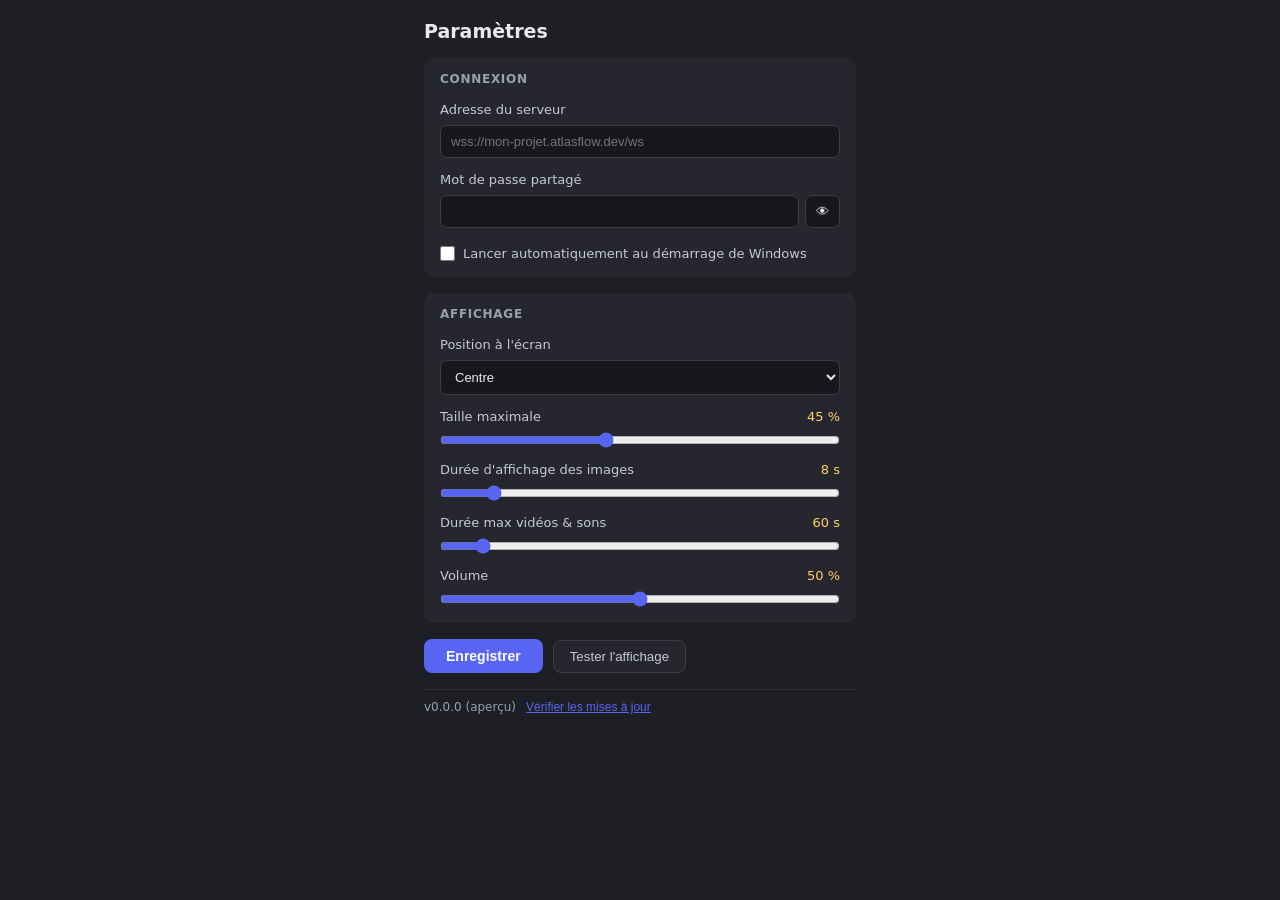
==== overlay/ui/settings.html @ b7eaa422 "feat(overlay): v0.2.0 - fenetre Parametres, auto-updater, installeur NSIS Distribution "vraie app" :" ====
<!DOCTYPE html>
<html lang="fr">
<head>
  <meta charset="UTF-8" />
  <title>LiveChat — Paramètres</title>
  <link rel="stylesheet" href="settings.css" />
</head>
<body>
  <main>
    <h1>Paramètres</h1>

    <section>
      <h2>Connexion</h2>
      <label for="server">Adresse du serveur</label>
      <input id="server" type="text" placeholder="wss://mon-projet.atlasflow.dev/ws" spellcheck="false" autocomplete="off" />
      <label for="secret">Mot de passe partagé</label>
      <div class="row">
        <input id="secret" type="password" spellcheck="false" autocomplete="off" />
        <button id="toggle-secret" type="button" title="Afficher / masquer">👁</button>
      </div>
      <label class="check">
        <input id="autostart" type="checkbox" />
        Lancer automatiquement au démarrage de Windows
      </label>
    </section>

    <section>
      <h2>Affichage</h2>
      <label for="position">Position à l'écran</label>
      <select id="position">
        <option value="center">Centre</option>
        <option value="top-left">Haut gauche</option>
        <option value="top-right">Haut droite</option>
        <option value="bottom-left">Bas gauche</option>
        <option value="bottom-right">Bas droite</option>
      </select>

      <label for="max-size">Taille maximale <span class="val" id="size-val"></span></label>
      <input id="max-size" type="range" min="10" max="95" step="1" />

      <label for="display-seconds">Durée d'affichage des images <span class="val" id="imgsec-val"></span></label>
      <input id="display-seconds" type="range" min="1" max="60" step="1" />

      <label for="max-video-seconds">Durée max vidéos &amp; sons <span class="val" id="vidsec-val"></span></label>
      <input id="max-video-seconds" type="range" min="5" max="600" step="5" />

      <label for="volume">Volume <span class="val" id="volume-val"></span></label>
      <input id="volume" type="range" min="0" max="100" step="5" />
    </section>

    <div id="restart-bar" class="hidden">
      <span>La connexion doit redémarrer pour appliquer ces changements.</span>
      <button id="restart-now" type="button">Redémarrer maintenant</button>
    </div>

    <div class="actions">
      <button id="save" class="primary" type="button">Enregistrer</button>
      <button id="test" type="button">Tester l'affichage</button>
      <span id="save-status"></span>
    </div>

    <footer>
      <span id="version"></span>
      <button id="check-updates" class="link" type="button">Vérifier les mises à jour</button>
      <span id="update-status"></span>
    </footer>
  </main>
  <script src="settings.js"></script>
</body>
</html>
---- overlay/ui/settings.css ----
* {
  margin: 0;
  padding: 0;
  box-sizing: border-box;
}

html,
body {
  height: 100%;
  background: #1e1f24;
  color: #e8e9ee;
  font-family: "Segoe UI", system-ui, sans-serif;
  font-size: 14px;
}

main {
  max-width: 480px;
  margin: 0 auto;
  padding: 20px 24px 16px;
  display: flex;
  flex-direction: column;
  gap: 16px;
}

h1 {
  font-size: 19px;
  font-weight: 600;
}

section {
  background: #26272e;
  border-radius: 10px;
  padding: 14px 16px 16px;
  display: flex;
  flex-direction: column;
  gap: 8px;
}

h2 {
  font-size: 12px;
  font-weight: 600;
  text-transform: uppercase;
  letter-spacing: 0.06em;
  color: #9aa0b0;
  margin-bottom: 2px;
}

label {
  font-size: 13px;
  color: #c6c9d4;
  margin-top: 6px;
  display: flex;
  justify-content: space-between;
  align-items: baseline;
}

.val {
  color: #ffd166;
  font-variant-numeric: tabular-nums;
}

input[type="text"],
input[type="password"],
select {
  width: 100%;
  padding: 8px 10px;
  border-radius: 7px;
  border: 1px solid #3a3c46;
  background: #17181c;
  color: #e8e9ee;
  font-size: 13px;
  outline: none;
}

input[type="text"]:focus,
input[type="password"]:focus,
select:focus {
  border-color: #5865f2;
}

.check {
  display: flex;
  justify-content: flex-start;
  align-items: center;
  gap: 8px;
  margin-top: 10px;
  cursor: pointer;
}

.check input {
  accent-color: #5865f2;
  width: 15px;
  height: 15px;
}

.row {
  display: flex;
  gap: 6px;
}

.row input {
  flex: 1;
}

.row button {
  padding: 0 10px;
  border-radius: 7px;
  border: 1px solid #3a3c46;
  background: #17181c;
  color: #e8e9ee;
  cursor: pointer;
}

input[type="range"] {
  width: 100%;
  accent-color: #5865f2;
}

.actions {
  display: flex;
  align-items: center;
  gap: 10px;
}

button.primary {
  background: #5865f2;
  border: none;
  color: #fff;
  padding: 9px 22px;
  border-radius: 8px;
  font-size: 14px;
  font-weight: 600;
  cursor: pointer;
}

button.primary:hover {
  background: #4752c4;
}

.actions button:not(.primary) {
  background: #26272e;
  border: 1px solid #3a3c46;
  color: #c6c9d4;
  padding: 8px 16px;
  border-radius: 8px;
  cursor: pointer;
}

#save-status {
  font-size: 13px;
  color: #7ee787;
}

#save-status.error {
  color: #ff7b72;
}

#restart-bar {
  background: #3a2e12;
  border: 1px solid #8a6d1f;
  color: #ffd166;
  border-radius: 8px;
  padding: 10px 12px;
  font-size: 13px;
  display: flex;
  align-items: center;
  justify-content: space-between;
  gap: 10px;
}

#restart-bar button {
  background: #ffd166;
  color: #1e1f24;
  border: none;
  padding: 6px 12px;
  border-radius: 6px;
  font-weight: 600;
  cursor: pointer;
  white-space: nowrap;
}

footer {
  display: flex;
  align-items: center;
  gap: 10px;
  font-size: 12px;
  color: #9aa0b0;
  border-top: 1px solid #2e3038;
  padding-top: 10px;
}

button.link {
  background: none;
  border: none;
  color: #5865f2;
  cursor: pointer;
  font-size: 12px;
  text-decoration: underline;
  padding: 0;
}

#update-status {
  color: #c6c9d4;
}

.hidden {
  display: none !important;
}
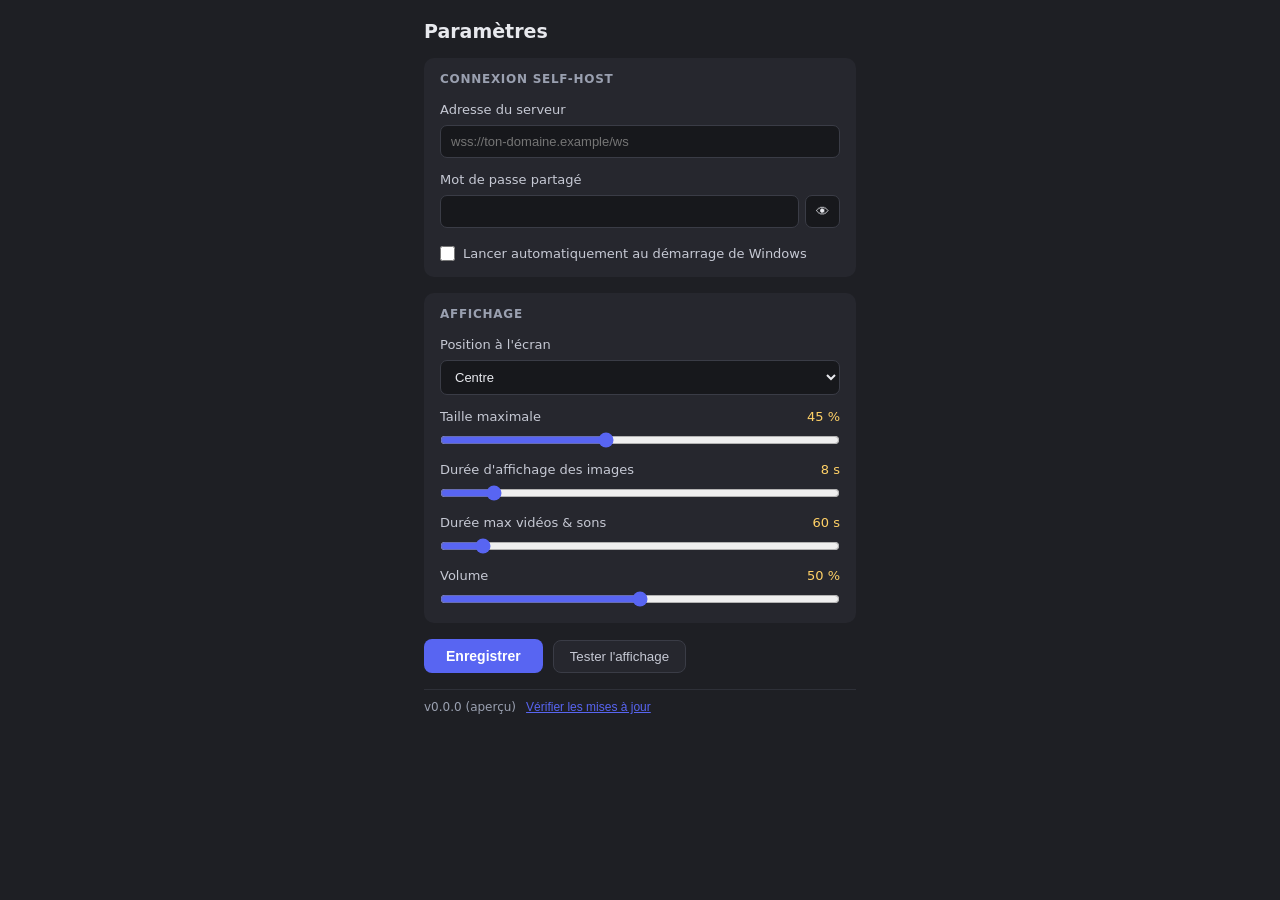
==== commit 7982a122: "Prepare self-host and hosted split" ====
--- a/overlay/ui/settings.html
+++ b/overlay/ui/settings.html
@@ -10,9 +10,9 @@
     <h1>Paramètres</h1>
 
     <section>
-      <h2>Connexion</h2>
+      <h2>Connexion self-host</h2>
       <label for="server">Adresse du serveur</label>
-      <input id="server" type="text" placeholder="wss://mon-projet.atlasflow.dev/ws" spellcheck="false" autocomplete="off" />
+      <input id="server" type="text" placeholder="wss://ton-domaine.example/ws" spellcheck="false" autocomplete="off" />
       <label for="secret">Mot de passe partagé</label>
       <div class="row">
         <input id="secret" type="password" spellcheck="false" autocomplete="off" />
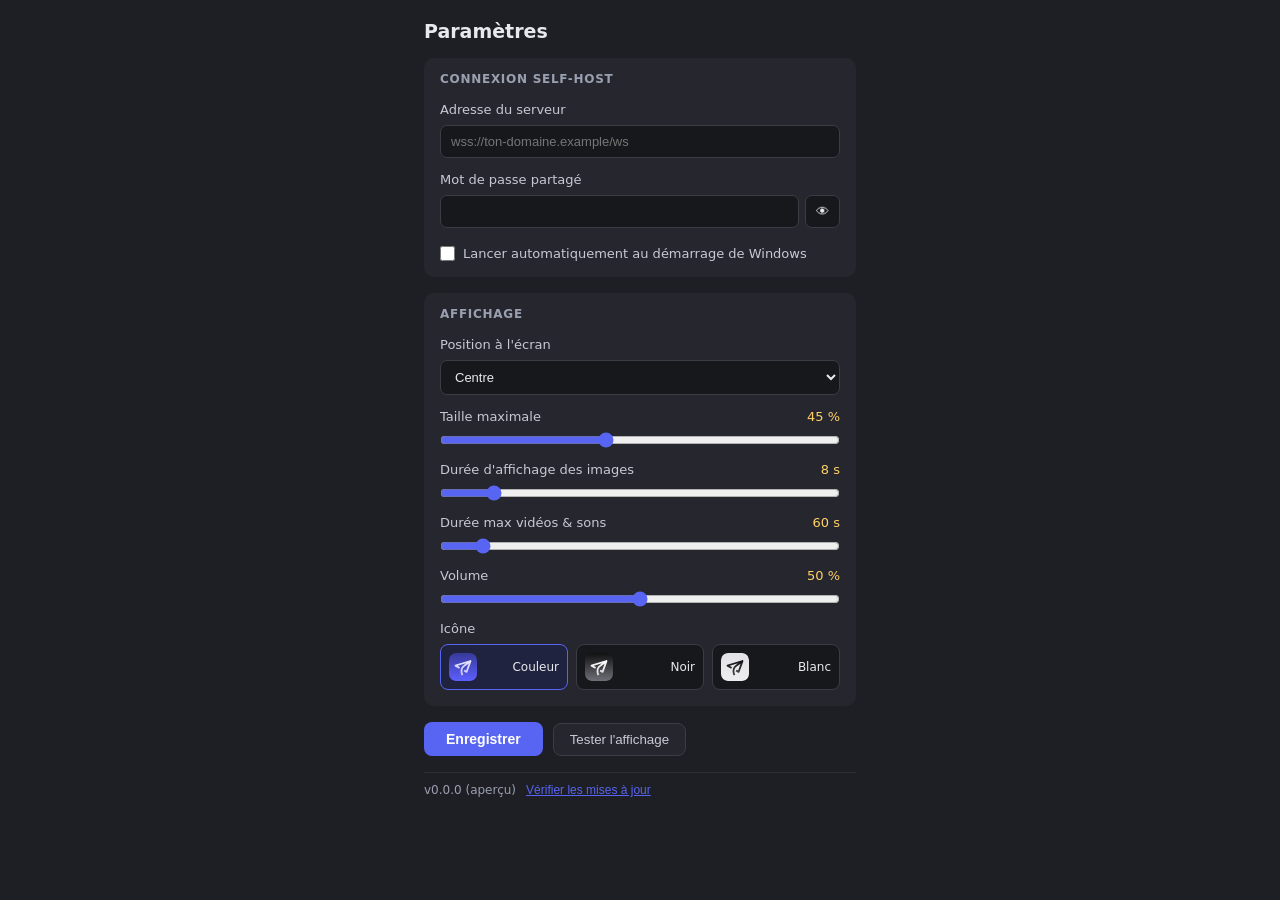
==== commit bafdc25b: "Add overlay icon selector" ====
--- a/overlay/ui/settings.html
+++ b/overlay/ui/settings.html
@@ -46,6 +46,25 @@
 
       <label for="volume">Volume <span class="val" id="volume-val"></span></label>
       <input id="volume" type="range" min="0" max="100" step="5" />
+
+      <label>Icône</label>
+      <div class="icon-picker" id="icon-picker">
+        <label class="icon-choice">
+          <input type="radio" name="icon-variant" value="color" />
+          <img src="icons/color.svg" alt="" />
+          <span>Couleur</span>
+        </label>
+        <label class="icon-choice">
+          <input type="radio" name="icon-variant" value="dark" />
+          <img src="icons/dark.svg" alt="" />
+          <span>Noir</span>
+        </label>
+        <label class="icon-choice">
+          <input type="radio" name="icon-variant" value="light" />
+          <img src="icons/light.svg" alt="" />
+          <span>Blanc</span>
+        </label>
+      </div>
     </section>
 
     <div id="restart-bar" class="hidden">
--- a/overlay/ui/settings.css
+++ b/overlay/ui/settings.css
@@ -116,6 +116,46 @@
   accent-color: #5865f2;
 }
 
+.icon-picker {
+  display: grid;
+  grid-template-columns: repeat(3, 1fr);
+  gap: 8px;
+}
+
+.icon-choice {
+  margin: 0;
+  padding: 8px;
+  border: 1px solid #3a3c46;
+  border-radius: 8px;
+  background: #17181c;
+  display: flex;
+  align-items: center;
+  gap: 7px;
+  cursor: pointer;
+}
+
+.icon-choice:has(input:checked) {
+  border-color: #5865f2;
+  background: #20233f;
+}
+
+.icon-choice input {
+  position: absolute;
+  opacity: 0;
+  pointer-events: none;
+}
+
+.icon-choice img {
+  width: 28px;
+  height: 28px;
+  border-radius: 7px;
+}
+
+.icon-choice span {
+  color: #e8e9ee;
+  font-size: 12px;
+}
+
 .actions {
   display: flex;
   align-items: center;
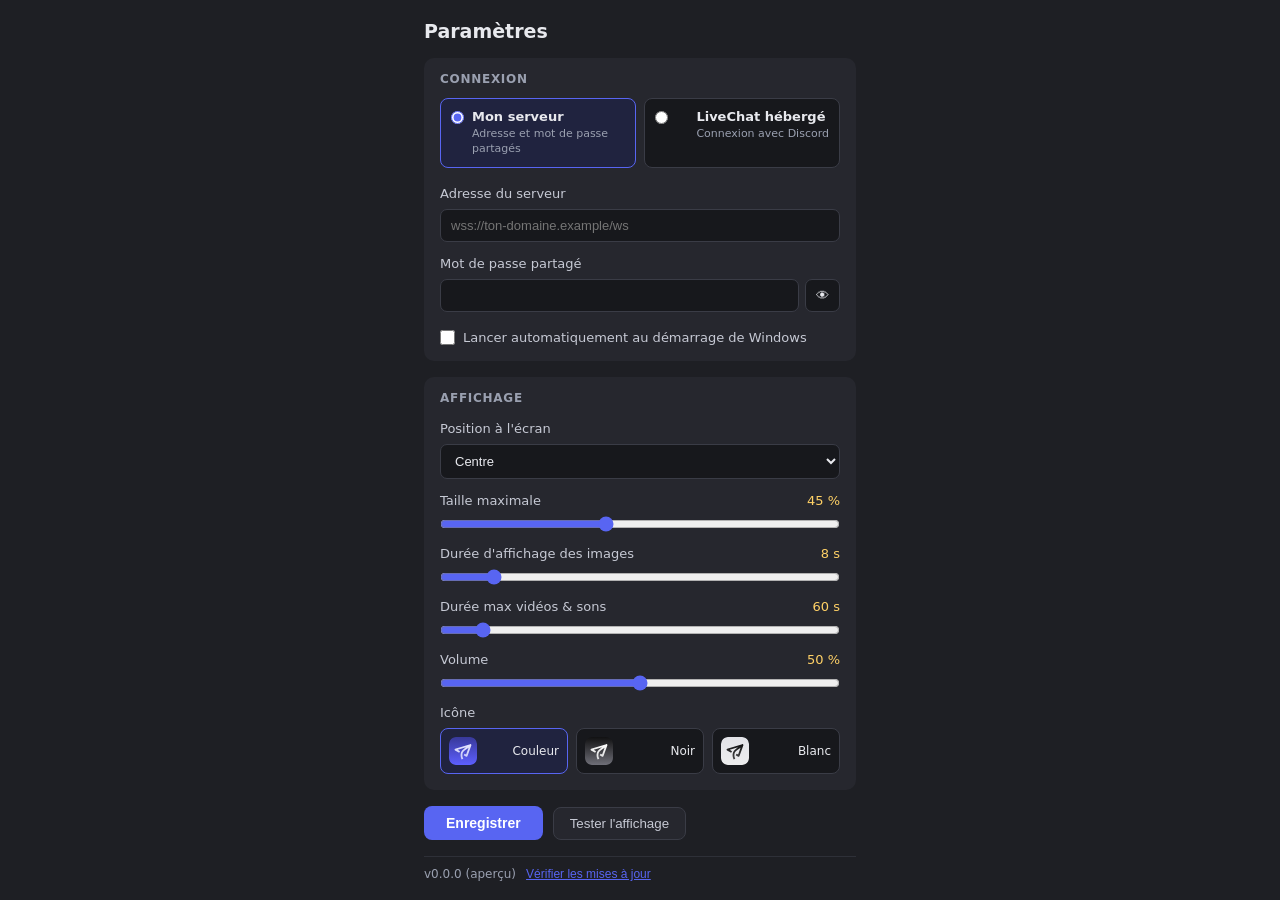
==== commit 73780dc2: "Connect overlay to hosted Discord OAuth" ====
--- a/overlay/ui/settings.html
+++ b/overlay/ui/settings.html
@@ -10,13 +10,43 @@
     <h1>Paramètres</h1>
 
     <section>
-      <h2>Connexion self-host</h2>
-      <label for="server">Adresse du serveur</label>
-      <input id="server" type="text" placeholder="wss://ton-domaine.example/ws" spellcheck="false" autocomplete="off" />
-      <label for="secret">Mot de passe partagé</label>
-      <div class="row">
-        <input id="secret" type="password" spellcheck="false" autocomplete="off" />
-        <button id="toggle-secret" type="button" title="Afficher / masquer">👁</button>
+      <h2>Connexion</h2>
+      <div class="connection-modes" role="radiogroup" aria-label="Mode de connexion">
+        <label class="connection-mode">
+          <input type="radio" name="connection-mode" value="self-host" checked />
+          <span>
+            <strong>Mon serveur</strong>
+            <small>Adresse et mot de passe partagés</small>
+          </span>
+        </label>
+        <label class="connection-mode">
+          <input type="radio" name="connection-mode" value="hosted" />
+          <span>
+            <strong>LiveChat hébergé</strong>
+            <small>Connexion avec Discord</small>
+          </span>
+        </label>
+      </div>
+
+      <div id="self-host-settings">
+        <label for="server">Adresse du serveur</label>
+        <input id="server" type="text" placeholder="wss://ton-domaine.example/ws" spellcheck="false" autocomplete="off" />
+        <label for="secret">Mot de passe partagé</label>
+        <div class="row">
+          <input id="secret" type="password" spellcheck="false" autocomplete="off" />
+          <button id="toggle-secret" type="button" title="Afficher / masquer">👁</button>
+        </div>
+      </div>
+
+      <div id="hosted-settings" class="hosted-notice hidden">
+        <label for="hosted-server">Adresse du service</label>
+        <input id="hosted-server" type="url" placeholder="https://livechat.example.com" spellcheck="false" autocomplete="off" />
+        <button id="login-discord" type="button">Se connecter avec Discord</button>
+        <span id="hosted-status">Connecte Discord pour afficher tes serveurs abonnés.</span>
+        <label for="hosted-guild">Serveur Discord</label>
+        <select id="hosted-guild" disabled>
+          <option value="">Connecte Discord d'abord</option>
+        </select>
       </div>
       <label class="check">
         <input id="autostart" type="checkbox" />
--- a/overlay/ui/settings.css
+++ b/overlay/ui/settings.css
@@ -43,6 +43,105 @@
   letter-spacing: 0.06em;
   color: #9aa0b0;
   margin-bottom: 2px;
+}
+
+.connection-modes {
+  display: grid;
+  grid-template-columns: repeat(2, minmax(0, 1fr));
+  gap: 8px;
+  margin: 2px 0 4px;
+}
+
+.connection-mode {
+  margin: 0;
+  min-height: 70px;
+  padding: 10px;
+  border: 1px solid #3a3c46;
+  border-radius: 8px;
+  background: #17181c;
+  align-items: flex-start;
+  gap: 8px;
+  cursor: pointer;
+}
+
+.connection-mode:has(input:checked) {
+  border-color: #5865f2;
+  background: #20233f;
+}
+
+.connection-mode input {
+  accent-color: #5865f2;
+  margin-top: 2px;
+}
+
+.connection-mode span {
+  display: flex;
+  flex-direction: column;
+  gap: 3px;
+}
+
+.connection-mode strong {
+  color: #e8e9ee;
+  font-size: 13px;
+  font-weight: 600;
+}
+
+.connection-mode small {
+  color: #9aa0b0;
+  font-size: 11px;
+  line-height: 1.35;
+}
+
+#self-host-settings {
+  display: flex;
+  flex-direction: column;
+  gap: 8px;
+}
+
+.hosted-notice {
+  display: flex;
+  flex-direction: column;
+  gap: 5px;
+  padding: 11px;
+  border: 1px solid #3f4250;
+  border-radius: 8px;
+  background: #1d1e24;
+  color: #c6c9d4;
+  font-size: 12px;
+  line-height: 1.45;
+}
+
+.hosted-notice strong {
+  color: #ffd166;
+}
+
+#hosted-settings label {
+  margin-top: 0;
+}
+
+#hosted-settings button {
+  align-self: flex-start;
+  margin-top: 3px;
+  background: #5865f2;
+  border: none;
+  color: #fff;
+  padding: 8px 12px;
+  border-radius: 7px;
+  font-weight: 600;
+  cursor: pointer;
+}
+
+#hosted-settings button:hover {
+  background: #4752c4;
+}
+
+#hosted-status {
+  color: #9aa0b0;
+  font-size: 12px;
+}
+
+#hosted-status.error {
+  color: #ff7b72;
 }
 
 label {
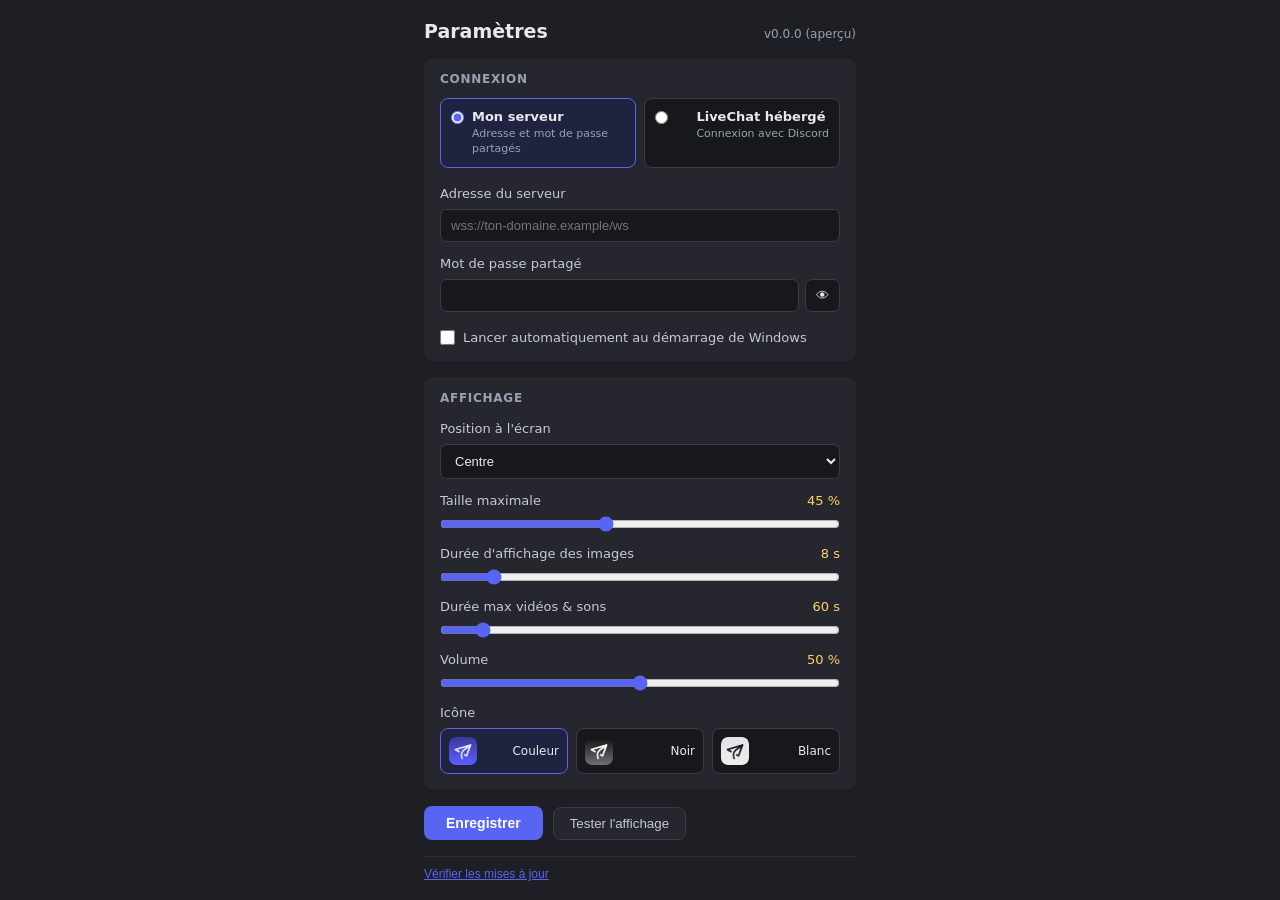
==== commit 20520354: "Release overlay 0.2.4" ====
--- a/overlay/ui/settings.html
+++ b/overlay/ui/settings.html
@@ -7,7 +7,10 @@
 </head>
 <body>
   <main>
-    <h1>Paramètres</h1>
+    <div class="title-row">
+      <h1>Paramètres</h1>
+      <span id="version" class="app-version"></span>
+    </div>
 
     <section>
       <h2>Connexion</h2>
@@ -39,8 +42,6 @@
       </div>
 
       <div id="hosted-settings" class="hosted-notice hidden">
-        <label for="hosted-server">Adresse du service</label>
-        <input id="hosted-server" type="url" placeholder="https://livechat.example.com" spellcheck="false" autocomplete="off" />
         <button id="login-discord" type="button">Se connecter avec Discord</button>
         <span id="hosted-status">Connecte Discord pour afficher tes serveurs abonnés.</span>
         <label for="hosted-guild">Serveur Discord</label>
@@ -109,7 +110,6 @@
     </div>
 
     <footer>
-      <span id="version"></span>
       <button id="check-updates" class="link" type="button">Vérifier les mises à jour</button>
       <span id="update-status"></span>
     </footer>
--- a/overlay/ui/settings.css
+++ b/overlay/ui/settings.css
@@ -11,6 +11,7 @@
   color: #e8e9ee;
   font-family: "Segoe UI", system-ui, sans-serif;
   font-size: 14px;
+  overflow-y: auto;
 }
 
 main {
@@ -25,6 +26,20 @@
 h1 {
   font-size: 19px;
   font-weight: 600;
+}
+
+.title-row {
+  display: flex;
+  align-items: baseline;
+  justify-content: space-between;
+  gap: 12px;
+}
+
+.app-version {
+  color: #9aa0b0;
+  font-size: 12px;
+  font-variant-numeric: tabular-nums;
+  white-space: nowrap;
 }
 
 section {
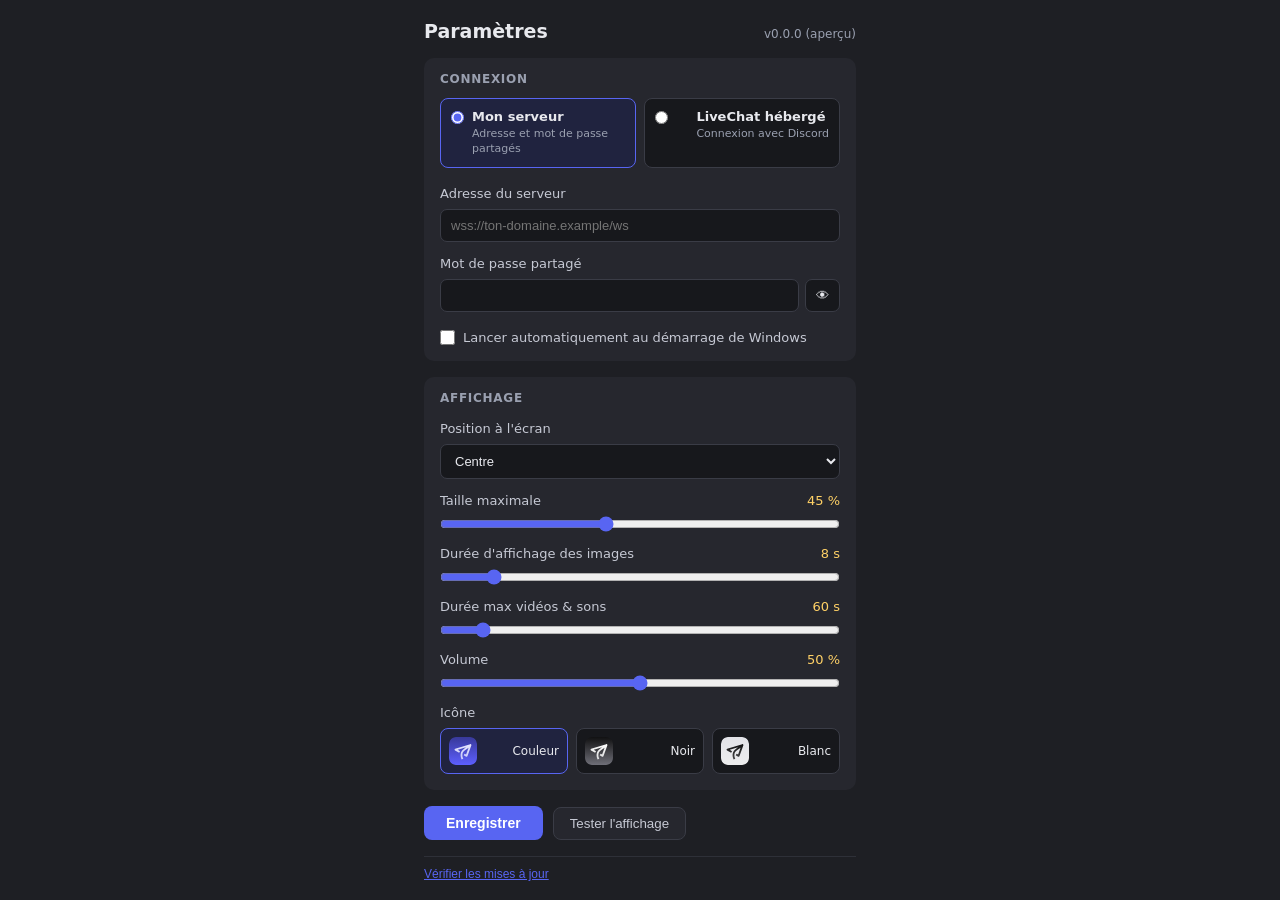
==== commit 24c0844d: "Add hosted guild refresh button" ====
--- a/overlay/ui/settings.html
+++ b/overlay/ui/settings.html
@@ -48,6 +48,7 @@
         <select id="hosted-guild" disabled>
           <option value="">Connecte Discord d'abord</option>
         </select>
+        <button id="refresh-hosted-guilds" type="button" disabled>Actualiser les serveurs</button>
       </div>
       <label class="check">
         <input id="autostart" type="checkbox" />
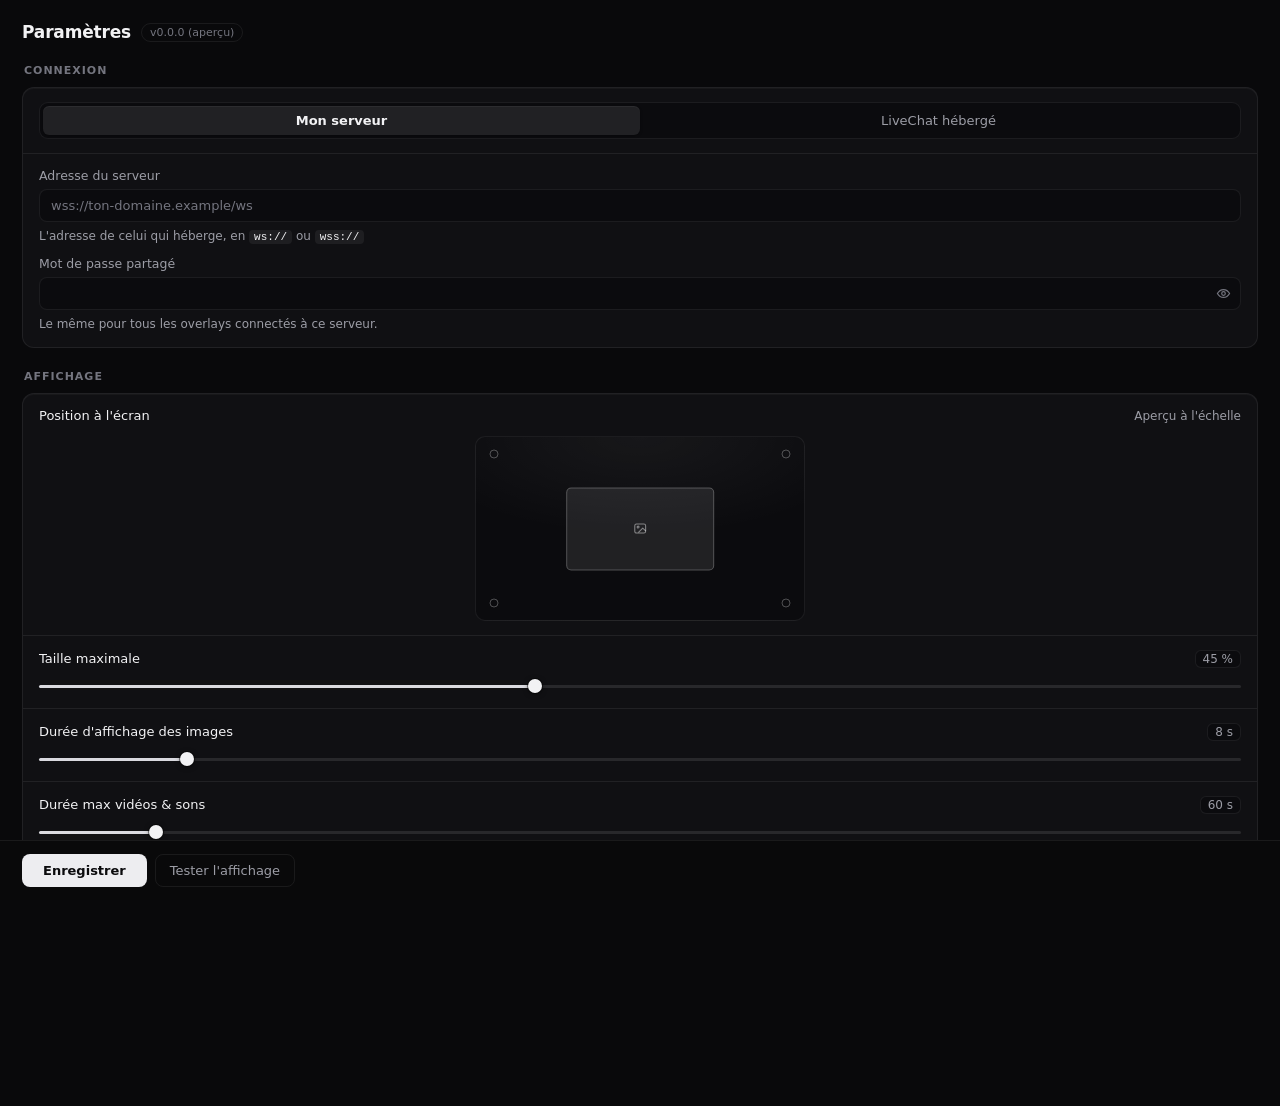
==== commit c812a268: "Redesign settings and overlay UI with clean dark monochrome style - Settings window rebuilt: hairlin" ====
--- a/overlay/ui/settings.html
+++ b/overlay/ui/settings.html
@@ -7,114 +7,209 @@
 </head>
 <body>
   <main>
-    <div class="title-row">
-      <h1>Paramètres</h1>
-      <span id="version" class="app-version"></span>
+    <header class="page-head">
+      <div class="page-title">
+        <h1>Paramètres</h1>
+        <span id="version" class="chip"></span>
+      </div>
+      <span id="conn-pill" class="status-pill" hidden>
+        <span class="dot"></span><span id="conn-text"></span>
+      </span>
+    </header>
+
+    <section>
+      <h2 class="eyebrow">Connexion</h2>
+      <div class="card">
+        <div class="row">
+          <div class="segmented" role="radiogroup" aria-label="Mode de connexion">
+            <label class="segment">
+              <input type="radio" name="connection-mode" value="self-host" checked />
+              <span>Mon serveur</span>
+            </label>
+            <label class="segment">
+              <input type="radio" name="connection-mode" value="hosted" />
+              <span>LiveChat hébergé</span>
+            </label>
+          </div>
+        </div>
+
+        <div id="self-host-settings" class="row stack">
+          <div class="field">
+            <label for="server">Adresse du serveur</label>
+            <input id="server" type="text" placeholder="wss://ton-domaine.example/ws" spellcheck="false" autocomplete="off" />
+            <p class="hint">L'adresse de celui qui héberge, en <code>ws://</code> ou <code>wss://</code></p>
+          </div>
+          <div class="field">
+            <label for="secret">Mot de passe partagé</label>
+            <div class="input-wrap">
+              <input id="secret" type="password" spellcheck="false" autocomplete="off" />
+              <button id="toggle-secret" class="eye-btn" type="button" title="Afficher ou masquer" aria-label="Afficher ou masquer le mot de passe">
+                <svg class="eye-on" viewBox="0 0 16 16" width="15" height="15" fill="none" stroke="currentColor" stroke-width="1.3" stroke-linecap="round" stroke-linejoin="round" aria-hidden="true">
+                  <path d="M1.5 8s2.4-4.2 6.5-4.2S14.5 8 14.5 8s-2.4 4.2-6.5 4.2S1.5 8 1.5 8Z"/>
+                  <circle cx="8" cy="8" r="1.9"/>
+                </svg>
+                <svg class="eye-off" viewBox="0 0 16 16" width="15" height="15" fill="none" stroke="currentColor" stroke-width="1.3" stroke-linecap="round" stroke-linejoin="round" aria-hidden="true">
+                  <path d="M1.5 8s2.4-4.2 6.5-4.2S14.5 8 14.5 8s-2.4 4.2-6.5 4.2S1.5 8 1.5 8Z"/>
+                  <circle cx="8" cy="8" r="1.9"/>
+                  <path d="M2.8 13.2 13.2 2.8"/>
+                </svg>
+              </button>
+            </div>
+            <p class="hint">Le même pour tous les overlays connectés à ce serveur.</p>
+          </div>
+        </div>
+
+        <div id="hosted-settings" class="row stack hidden">
+          <div class="account-row">
+            <div class="account-text">
+              <strong>Compte Discord</strong>
+              <p id="hosted-status" class="hint">Connecte-toi pour afficher tes serveurs abonnés.</p>
+            </div>
+            <button id="login-discord" class="btn" type="button">Se connecter</button>
+          </div>
+          <div class="field">
+            <label for="hosted-guild">Serveur Discord</label>
+            <div class="input-group">
+              <select id="hosted-guild" disabled>
+                <option value="">Connecte Discord d'abord</option>
+              </select>
+              <button id="refresh-hosted-guilds" class="icon-btn" type="button" disabled title="Actualiser les serveurs" aria-label="Actualiser les serveurs">
+                <svg viewBox="0 0 16 16" width="15" height="15" fill="none" stroke="currentColor" stroke-width="1.4" stroke-linecap="round" stroke-linejoin="round" aria-hidden="true">
+                  <path d="M13.3 8a5.3 5.3 0 1 1-1.55-3.75"/>
+                  <path d="M13.5 1.6v3.1h-3.1"/>
+                </svg>
+              </button>
+            </div>
+          </div>
+        </div>
+      </div>
+    </section>
+
+    <section>
+      <h2 class="eyebrow">Affichage</h2>
+      <div class="card">
+        <div class="row stack">
+          <div class="row-head">
+            <label id="position-label">Position à l'écran</label>
+            <span class="hint">Aperçu à l'échelle</span>
+          </div>
+          <select id="position" class="sr-only" aria-hidden="true" tabindex="-1">
+            <option value="center">Centre</option>
+            <option value="top-left">Haut gauche</option>
+            <option value="top-right">Haut droite</option>
+            <option value="bottom-left">Bas gauche</option>
+            <option value="bottom-right">Bas droite</option>
+          </select>
+          <div id="screen" class="screen" data-pos="center" role="radiogroup" aria-labelledby="position-label">
+            <div id="ghost" aria-hidden="true">
+              <svg viewBox="0 0 16 16" width="14" height="14" fill="none" stroke="currentColor" stroke-width="1.2" stroke-linecap="round" stroke-linejoin="round" aria-hidden="true">
+                <rect x="1.8" y="2.8" width="12.4" height="10.4" rx="2"/>
+                <circle cx="5.6" cy="6.4" r="1.1"/>
+                <path d="M14.2 10.6 10.9 7.6l-4.6 4.6"/>
+              </svg>
+            </div>
+            <button class="pos-dot" type="button" data-pos="top-left" role="radio" aria-label="Haut gauche"></button>
+            <button class="pos-dot" type="button" data-pos="top-right" role="radio" aria-label="Haut droite"></button>
+            <button class="pos-dot" type="button" data-pos="center" role="radio" aria-label="Centre"></button>
+            <button class="pos-dot" type="button" data-pos="bottom-left" role="radio" aria-label="Bas gauche"></button>
+            <button class="pos-dot" type="button" data-pos="bottom-right" role="radio" aria-label="Bas droite"></button>
+          </div>
+        </div>
+
+        <div class="row stack">
+          <div class="row-head">
+            <label for="max-size">Taille maximale</label>
+            <output class="val" id="size-val"></output>
+          </div>
+          <input id="max-size" type="range" min="10" max="95" step="1" />
+        </div>
+
+        <div class="row stack">
+          <div class="row-head">
+            <label for="display-seconds">Durée d'affichage des images</label>
+            <output class="val" id="imgsec-val"></output>
+          </div>
+          <input id="display-seconds" type="range" min="1" max="60" step="1" />
+        </div>
+
+        <div class="row stack">
+          <div class="row-head">
+            <label for="max-video-seconds">Durée max vidéos &amp; sons</label>
+            <output class="val" id="vidsec-val"></output>
+          </div>
+          <input id="max-video-seconds" type="range" min="5" max="600" step="5" />
+        </div>
+
+        <div class="row stack">
+          <div class="row-head">
+            <label for="volume">Volume</label>
+            <output class="val" id="volume-val"></output>
+          </div>
+          <input id="volume" type="range" min="0" max="100" step="5" />
+        </div>
+      </div>
+    </section>
+
+    <section>
+      <h2 class="eyebrow">Application</h2>
+      <div class="card">
+        <div class="row split">
+          <div class="row-text">
+            <label for="autostart">Lancer au démarrage de Windows</label>
+            <p class="hint">L'overlay démarre en arrière-plan avec ta session.</p>
+          </div>
+          <label class="switch">
+            <input id="autostart" type="checkbox" />
+            <span aria-hidden="true"></span>
+          </label>
+        </div>
+
+        <div class="row stack">
+          <div class="row-head">
+            <label>Icône de la zone de notification</label>
+          </div>
+          <div class="icon-picker" id="icon-picker">
+            <label class="icon-choice">
+              <input type="radio" name="icon-variant" value="color" />
+              <img src="icons/color.svg" alt="" />
+              <span>Couleur</span>
+            </label>
+            <label class="icon-choice">
+              <input type="radio" name="icon-variant" value="dark" />
+              <img src="icons/dark.svg" alt="" />
+              <span>Noir</span>
+            </label>
+            <label class="icon-choice">
+              <input type="radio" name="icon-variant" value="light" />
+              <img src="icons/light.svg" alt="" />
+              <span>Blanc</span>
+            </label>
+          </div>
+        </div>
+
+        <div class="row split">
+          <div class="row-text">
+            <label>Mises à jour</label>
+            <p class="hint" id="update-status">Vérifiées automatiquement toutes les 4 heures.</p>
+          </div>
+          <button id="check-updates" class="btn ghost" type="button">Vérifier</button>
+        </div>
+      </div>
+    </section>
+  </main>
+
+  <div class="footer-wrap">
+    <div id="restart-bar" class="hidden">
+      <span>Redémarrage nécessaire pour appliquer la connexion.</span>
+      <button id="restart-now" type="button">Redémarrer</button>
     </div>
-
-    <section>
-      <h2>Connexion</h2>
-      <div class="connection-modes" role="radiogroup" aria-label="Mode de connexion">
-        <label class="connection-mode">
-          <input type="radio" name="connection-mode" value="self-host" checked />
-          <span>
-            <strong>Mon serveur</strong>
-            <small>Adresse et mot de passe partagés</small>
-          </span>
-        </label>
-        <label class="connection-mode">
-          <input type="radio" name="connection-mode" value="hosted" />
-          <span>
-            <strong>LiveChat hébergé</strong>
-            <small>Connexion avec Discord</small>
-          </span>
-        </label>
-      </div>
-
-      <div id="self-host-settings">
-        <label for="server">Adresse du serveur</label>
-        <input id="server" type="text" placeholder="wss://ton-domaine.example/ws" spellcheck="false" autocomplete="off" />
-        <label for="secret">Mot de passe partagé</label>
-        <div class="row">
-          <input id="secret" type="password" spellcheck="false" autocomplete="off" />
-          <button id="toggle-secret" type="button" title="Afficher / masquer">👁</button>
-        </div>
-      </div>
-
-      <div id="hosted-settings" class="hosted-notice hidden">
-        <button id="login-discord" type="button">Se connecter avec Discord</button>
-        <span id="hosted-status">Connecte Discord pour afficher tes serveurs abonnés.</span>
-        <label for="hosted-guild">Serveur Discord</label>
-        <select id="hosted-guild" disabled>
-          <option value="">Connecte Discord d'abord</option>
-        </select>
-        <button id="refresh-hosted-guilds" type="button" disabled>Actualiser les serveurs</button>
-      </div>
-      <label class="check">
-        <input id="autostart" type="checkbox" />
-        Lancer automatiquement au démarrage de Windows
-      </label>
-    </section>
-
-    <section>
-      <h2>Affichage</h2>
-      <label for="position">Position à l'écran</label>
-      <select id="position">
-        <option value="center">Centre</option>
-        <option value="top-left">Haut gauche</option>
-        <option value="top-right">Haut droite</option>
-        <option value="bottom-left">Bas gauche</option>
-        <option value="bottom-right">Bas droite</option>
-      </select>
-
-      <label for="max-size">Taille maximale <span class="val" id="size-val"></span></label>
-      <input id="max-size" type="range" min="10" max="95" step="1" />
-
-      <label for="display-seconds">Durée d'affichage des images <span class="val" id="imgsec-val"></span></label>
-      <input id="display-seconds" type="range" min="1" max="60" step="1" />
-
-      <label for="max-video-seconds">Durée max vidéos &amp; sons <span class="val" id="vidsec-val"></span></label>
-      <input id="max-video-seconds" type="range" min="5" max="600" step="5" />
-
-      <label for="volume">Volume <span class="val" id="volume-val"></span></label>
-      <input id="volume" type="range" min="0" max="100" step="5" />
-
-      <label>Icône</label>
-      <div class="icon-picker" id="icon-picker">
-        <label class="icon-choice">
-          <input type="radio" name="icon-variant" value="color" />
-          <img src="icons/color.svg" alt="" />
-          <span>Couleur</span>
-        </label>
-        <label class="icon-choice">
-          <input type="radio" name="icon-variant" value="dark" />
-          <img src="icons/dark.svg" alt="" />
-          <span>Noir</span>
-        </label>
-        <label class="icon-choice">
-          <input type="radio" name="icon-variant" value="light" />
-          <img src="icons/light.svg" alt="" />
-          <span>Blanc</span>
-        </label>
-      </div>
-    </section>
-
-    <div id="restart-bar" class="hidden">
-      <span>La connexion doit redémarrer pour appliquer ces changements.</span>
-      <button id="restart-now" type="button">Redémarrer maintenant</button>
+    <div class="actions">
+      <button id="save" class="btn primary" type="button">Enregistrer</button>
+      <button id="test" class="btn ghost" type="button">Tester l'affichage</button>
+      <span id="save-status" role="status"></span>
     </div>
-
-    <div class="actions">
-      <button id="save" class="primary" type="button">Enregistrer</button>
-      <button id="test" type="button">Tester l'affichage</button>
-      <span id="save-status"></span>
-    </div>
-
-    <footer>
-      <button id="check-updates" class="link" type="button">Vérifier les mises à jour</button>
-      <span id="update-status"></span>
-    </footer>
-  </main>
+  </div>
+
   <script src="settings.js"></script>
 </body>
 </html>
--- a/overlay/ui/settings.css
+++ b/overlay/ui/settings.css
@@ -1,234 +1,644 @@
+/* LiveChat — fenêtre Paramètres
+   Dark minimal : fond quasi-noir, cartes hairline, monochrome. */
+
 * {
   margin: 0;
   padding: 0;
   box-sizing: border-box;
 }
 
+:root {
+  --bg: #09090b;
+  --surface: #101013;
+  --inset: #0b0b0e;
+  --border: rgba(255, 255, 255, 0.07);
+  --border-strong: rgba(255, 255, 255, 0.16);
+  --text: #f2f2f4;
+  --text-2: #9c9da6;
+  --text-3: #74757f;
+  --ok: #4cc38a;
+  --warn: #e5b567;
+  --err: #e5716a;
+  --radius: 12px;
+  --font: "Inter", "Segoe UI Variable Text", "Segoe UI", system-ui, sans-serif;
+}
+
 html,
 body {
   height: 100%;
-  background: #1e1f24;
-  color: #e8e9ee;
-  font-family: "Segoe UI", system-ui, sans-serif;
+  background: var(--bg);
+  color: var(--text);
+  font-family: var(--font);
   font-size: 14px;
+  -webkit-font-smoothing: antialiased;
+}
+
+body {
+  display: flex;
+  flex-direction: column;
+  overflow: hidden;
+}
+
+main {
+  flex: 1;
   overflow-y: auto;
-}
-
-main {
-  max-width: 480px;
-  margin: 0 auto;
-  padding: 20px 24px 16px;
+  padding: 22px 22px 26px;
   display: flex;
   flex-direction: column;
+  gap: 22px;
+}
+
+::selection {
+  background: rgba(255, 255, 255, 0.18);
+}
+
+main::-webkit-scrollbar {
+  width: 10px;
+}
+
+main::-webkit-scrollbar-thumb {
+  background: rgba(255, 255, 255, 0.1);
+  border-radius: 999px;
+  border: 3px solid var(--bg);
+}
+
+/* ---------- En-tête ---------- */
+
+.page-head {
+  display: flex;
+  align-items: center;
+  justify-content: space-between;
+  gap: 12px;
+}
+
+.page-title {
+  display: flex;
+  align-items: center;
+  gap: 10px;
+}
+
+h1 {
+  font-size: 17px;
+  font-weight: 650;
+  letter-spacing: -0.01em;
+}
+
+.chip {
+  padding: 2px 8px;
+  border: 1px solid var(--border);
+  border-radius: 999px;
+  color: var(--text-3);
+  font-size: 11px;
+  font-variant-numeric: tabular-nums;
+  white-space: nowrap;
+}
+
+.chip:empty {
+  display: none;
+}
+
+.status-pill {
+  display: inline-flex;
+  align-items: center;
+  gap: 7px;
+  padding: 4px 11px;
+  border: 1px solid var(--border);
+  border-radius: 999px;
+  background: var(--surface);
+  font-size: 12px;
+  color: var(--text-2);
+  white-space: nowrap;
+}
+
+.status-pill .dot {
+  width: 7px;
+  height: 7px;
+  border-radius: 50%;
+  background: var(--text-3);
+  flex-shrink: 0;
+}
+
+.status-pill.ok .dot {
+  background: var(--ok);
+  box-shadow: 0 0 8px rgba(76, 195, 138, 0.55);
+}
+
+.status-pill.err .dot {
+  background: var(--err);
+}
+
+.status-pill.wait .dot {
+  background: var(--warn);
+  animation: pulse 1.6s ease-in-out infinite;
+}
+
+@keyframes pulse {
+  0%, 100% { opacity: 1; }
+  50%      { opacity: 0.35; }
+}
+
+/* ---------- Sections & cartes ---------- */
+
+section {
+  display: flex;
+  flex-direction: column;
+  gap: 10px;
+}
+
+.eyebrow {
+  font-size: 11px;
+  font-weight: 600;
+  text-transform: uppercase;
+  letter-spacing: 0.09em;
+  color: var(--text-3);
+  padding-left: 2px;
+}
+
+.card {
+  background: var(--surface);
+  border: 1px solid var(--border);
+  border-radius: var(--radius);
+  box-shadow: inset 0 1px 0 rgba(255, 255, 255, 0.03);
+}
+
+.row {
+  padding: 14px 16px;
+}
+
+.row + .row {
+  border-top: 1px solid var(--border);
+}
+
+.row.stack {
+  display: flex;
+  flex-direction: column;
+  gap: 10px;
+}
+
+.row.split {
+  display: flex;
+  align-items: center;
+  justify-content: space-between;
   gap: 16px;
 }
 
-h1 {
-  font-size: 19px;
-  font-weight: 600;
-}
-
-.title-row {
+.row-head {
   display: flex;
   align-items: baseline;
   justify-content: space-between;
   gap: 12px;
 }
 
-.app-version {
-  color: #9aa0b0;
+.row-text {
+  display: flex;
+  flex-direction: column;
+  gap: 3px;
+  min-width: 0;
+}
+
+label {
+  font-size: 13px;
+  font-weight: 500;
+  color: var(--text);
+}
+
+.hint {
   font-size: 12px;
+  line-height: 1.45;
+  color: var(--text-2);
+}
+
+.hint.error,
+#hosted-status.error {
+  color: var(--err);
+}
+
+.val {
+  font-size: 12px;
+  color: var(--text-2);
   font-variant-numeric: tabular-nums;
-  white-space: nowrap;
-}
-
-section {
-  background: #26272e;
-  border-radius: 10px;
-  padding: 14px 16px 16px;
-  display: flex;
-  flex-direction: column;
-  gap: 8px;
-}
-
-h2 {
-  font-size: 12px;
-  font-weight: 600;
-  text-transform: uppercase;
-  letter-spacing: 0.06em;
-  color: #9aa0b0;
-  margin-bottom: 2px;
-}
-
-.connection-modes {
+  padding: 1px 7px;
+  border: 1px solid var(--border);
+  border-radius: 6px;
+  background: var(--inset);
+}
+
+/* ---------- Mode de connexion ---------- */
+
+.segmented {
   display: grid;
   grid-template-columns: repeat(2, minmax(0, 1fr));
-  gap: 8px;
-  margin: 2px 0 4px;
-}
-
-.connection-mode {
-  margin: 0;
-  min-height: 70px;
-  padding: 10px;
-  border: 1px solid #3a3c46;
-  border-radius: 8px;
-  background: #17181c;
-  align-items: flex-start;
-  gap: 8px;
+  padding: 3px;
+  border: 1px solid var(--border);
+  border-radius: 9px;
+  background: var(--inset);
+}
+
+.segment {
+  position: relative;
+  display: flex;
+  align-items: center;
+  justify-content: center;
+  padding: 7px 10px;
+  border-radius: 6px;
   cursor: pointer;
-}
-
-.connection-mode:has(input:checked) {
-  border-color: #5865f2;
-  background: #20233f;
-}
-
-.connection-mode input {
-  accent-color: #5865f2;
-  margin-top: 2px;
-}
-
-.connection-mode span {
+  transition: background 0.12s ease;
+}
+
+.segment input {
+  position: absolute;
+  opacity: 0;
+  pointer-events: none;
+}
+
+.segment span {
+  font-size: 13px;
+  font-weight: 500;
+  color: var(--text-2);
+  white-space: nowrap;
+  transition: color 0.12s ease;
+}
+
+.segment:hover span {
+  color: var(--text);
+}
+
+.segment:has(input:checked) {
+  background: rgba(255, 255, 255, 0.09);
+  box-shadow: inset 0 1px 0 rgba(255, 255, 255, 0.05), 0 1px 3px rgba(0, 0, 0, 0.3);
+}
+
+.segment:has(input:checked) span {
+  color: var(--text);
+  font-weight: 600;
+}
+
+.segment:has(input:focus-visible) {
+  outline: 2px solid rgba(255, 255, 255, 0.35);
+  outline-offset: -2px;
+}
+
+/* ---------- Champs ---------- */
+
+.field {
   display: flex;
   flex-direction: column;
-  gap: 3px;
-}
-
-.connection-mode strong {
-  color: #e8e9ee;
-  font-size: 13px;
-  font-weight: 600;
-}
-
-.connection-mode small {
-  color: #9aa0b0;
-  font-size: 11px;
-  line-height: 1.35;
-}
-
-#self-host-settings {
-  display: flex;
-  flex-direction: column;
-  gap: 8px;
-}
-
-.hosted-notice {
-  display: flex;
-  flex-direction: column;
-  gap: 5px;
-  padding: 11px;
-  border: 1px solid #3f4250;
-  border-radius: 8px;
-  background: #1d1e24;
-  color: #c6c9d4;
-  font-size: 12px;
-  line-height: 1.45;
-}
-
-.hosted-notice strong {
-  color: #ffd166;
-}
-
-#hosted-settings label {
-  margin-top: 0;
-}
-
-#hosted-settings button {
-  align-self: flex-start;
-  margin-top: 3px;
-  background: #5865f2;
-  border: none;
-  color: #fff;
-  padding: 8px 12px;
-  border-radius: 7px;
-  font-weight: 600;
-  cursor: pointer;
-}
-
-#hosted-settings button:hover {
-  background: #4752c4;
-}
-
-#hosted-status {
-  color: #9aa0b0;
-  font-size: 12px;
-}
-
-#hosted-status.error {
-  color: #ff7b72;
-}
-
-label {
-  font-size: 13px;
-  color: #c6c9d4;
-  margin-top: 6px;
-  display: flex;
-  justify-content: space-between;
-  align-items: baseline;
-}
-
-.val {
-  color: #ffd166;
-  font-variant-numeric: tabular-nums;
+  gap: 6px;
+}
+
+.field label {
+  font-size: 12.5px;
+  color: var(--text-2);
+  font-weight: 500;
+}
+
+.input-group {
+  display: flex;
+  gap: 6px;
+}
+
+.input-group input,
+.input-group select {
+  flex: 1;
+  min-width: 0;
 }
 
 input[type="text"],
 input[type="password"],
 select {
   width: 100%;
-  padding: 8px 10px;
-  border-radius: 7px;
-  border: 1px solid #3a3c46;
-  background: #17181c;
-  color: #e8e9ee;
+  padding: 8px 11px;
+  border-radius: 8px;
+  border: 1px solid var(--border);
+  background: var(--inset);
+  color: var(--text);
+  font: inherit;
   font-size: 13px;
   outline: none;
+  transition: border-color 0.12s ease, box-shadow 0.12s ease;
+}
+
+input::placeholder {
+  color: var(--text-3);
 }
 
 input[type="text"]:focus,
 input[type="password"]:focus,
 select:focus {
-  border-color: #5865f2;
-}
-
-.check {
-  display: flex;
-  justify-content: flex-start;
-  align-items: center;
-  gap: 8px;
-  margin-top: 10px;
+  border-color: var(--border-strong);
+  box-shadow: 0 0 0 3px rgba(255, 255, 255, 0.06);
+}
+
+select {
+  appearance: none;
+  -webkit-appearance: none;
+  padding-right: 30px;
+  background-image: url("data:image/svg+xml,%3Csvg xmlns='http://www.w3.org/2000/svg' width='12' height='12' viewBox='0 0 12 12'%3E%3Cpath d='M3 4.5 6 7.5 9 4.5' fill='none' stroke='%239c9da6' stroke-width='1.3' stroke-linecap='round' stroke-linejoin='round'/%3E%3C/svg%3E");
+  background-repeat: no-repeat;
+  background-position: right 10px center;
   cursor: pointer;
 }
 
-.check input {
-  accent-color: #5865f2;
+select:disabled {
+  color: var(--text-3);
+  cursor: default;
+}
+
+.icon-btn {
+  display: inline-flex;
+  align-items: center;
+  justify-content: center;
+  width: 34px;
+  border-radius: 8px;
+  border: 1px solid var(--border);
+  background: var(--inset);
+  color: var(--text-2);
+  cursor: pointer;
+  transition: color 0.12s ease, border-color 0.12s ease;
+}
+
+.icon-btn:hover:not(:disabled) {
+  color: var(--text);
+  border-color: var(--border-strong);
+}
+
+.icon-btn:disabled {
+  opacity: 0.4;
+  cursor: default;
+}
+
+/* Champ avec bouton intégré (œil du mot de passe). */
+.input-wrap {
+  position: relative;
+}
+
+.input-wrap input {
+  padding-right: 38px;
+}
+
+.eye-btn {
+  position: absolute;
+  top: 50%;
+  right: 4px;
+  translate: 0 -50%;
+  display: inline-flex;
+  align-items: center;
+  justify-content: center;
+  width: 28px;
+  height: 28px;
+  border: none;
+  border-radius: 6px;
+  background: transparent;
+  color: var(--text-3);
+  cursor: pointer;
+  transition: color 0.12s ease, background 0.12s ease;
+}
+
+.eye-btn:hover {
+  color: var(--text);
+  background: rgba(255, 255, 255, 0.06);
+}
+
+/* L'icône suit l'état du champ : œil ouvert quand le mot de passe est
+   masqué (cliquer pour l'afficher), œil barré quand il est visible. */
+.input-wrap:has(input[type="password"]) .eye-off {
+  display: none;
+}
+
+.input-wrap:has(input[type="text"]) .eye-on {
+  display: none;
+}
+
+code {
+  font-family: "Cascadia Code", Consolas, ui-monospace, monospace;
+  font-size: 11px;
+  padding: 1px 5px;
+  border-radius: 4px;
+  background: rgba(255, 255, 255, 0.06);
+  color: var(--text);
+}
+
+/* ---------- Ligne de compte (mode hébergé) ---------- */
+
+.account-row {
+  display: flex;
+  align-items: center;
+  gap: 11px;
+}
+
+.account-text {
+  flex: 1;
+  min-width: 0;
+  display: flex;
+  flex-direction: column;
+  gap: 2px;
+}
+
+.account-text strong {
+  font-size: 13px;
+  font-weight: 600;
+  color: var(--text);
+}
+
+.account-text .hint {
+  overflow: hidden;
+  text-overflow: ellipsis;
+  white-space: nowrap;
+}
+
+/* ---------- Aperçu position ---------- */
+
+.screen {
+  position: relative;
+  aspect-ratio: 16 / 9;
+  width: 100%;
+  max-width: 330px;
+  align-self: center;
+  border-radius: 10px;
+  border: 1px solid var(--border);
+  background:
+    radial-gradient(120% 90% at 50% 0%, rgba(255, 255, 255, 0.05), transparent 60%),
+    var(--inset);
+  overflow: hidden;
+}
+
+#ghost {
+  position: absolute;
+  display: flex;
+  align-items: center;
+  justify-content: center;
+  width: 45%;
+  min-width: 15%;
+  max-width: 88%;
+  aspect-ratio: 16 / 9;
+  max-height: 84%;
+  border-radius: 5px;
+  border: 1px solid rgba(255, 255, 255, 0.24);
+  background: rgba(255, 255, 255, 0.09);
+  color: rgba(255, 255, 255, 0.45);
+  transition: width 0.18s ease;
+}
+
+.screen[data-pos="center"] #ghost       { left: 50%; top: 50%; transform: translate(-50%, -50%); }
+.screen[data-pos="top-left"] #ghost     { left: 4.5%; top: 7%; }
+.screen[data-pos="top-right"] #ghost    { right: 4.5%; top: 7%; }
+.screen[data-pos="bottom-left"] #ghost  { left: 4.5%; bottom: 7%; }
+.screen[data-pos="bottom-right"] #ghost { right: 4.5%; bottom: 7%; }
+
+.pos-dot {
+  position: absolute;
+  z-index: 1;
+  width: 22px;
+  height: 22px;
+  border: none;
+  background: transparent;
+  border-radius: 50%;
+  cursor: pointer;
+}
+
+.pos-dot::after {
+  content: "";
+  position: absolute;
+  inset: 50%;
+  width: 7px;
+  height: 7px;
+  translate: -50% -50%;
+  border-radius: 50%;
+  border: 1.5px solid rgba(255, 255, 255, 0.28);
+  transition: background 0.12s ease, border-color 0.12s ease;
+}
+
+.pos-dot:hover::after {
+  border-color: rgba(255, 255, 255, 0.6);
+}
+
+/* La position choisie est déjà montrée par le fantôme : la pastille
+   correspondante s'efface pour ne pas faire doublon. */
+.pos-dot[aria-checked="true"] {
+  opacity: 0;
+  pointer-events: none;
+}
+
+.pos-dot[aria-checked="true"]:focus-visible {
+  opacity: 1;
+}
+
+.pos-dot:focus-visible {
+  outline: 2px solid rgba(255, 255, 255, 0.35);
+  outline-offset: -2px;
+}
+
+.pos-dot[data-pos="top-left"]     { left: 2%; top: 3.5%; }
+.pos-dot[data-pos="top-right"]    { right: 2%; top: 3.5%; }
+.pos-dot[data-pos="center"]       { left: 50%; top: 50%; translate: -50% -50%; }
+.pos-dot[data-pos="bottom-left"]  { left: 2%; bottom: 3.5%; }
+.pos-dot[data-pos="bottom-right"] { right: 2%; bottom: 3.5%; }
+
+.sr-only {
+  position: absolute;
+  width: 1px;
+  height: 1px;
+  overflow: hidden;
+  clip: rect(0 0 0 0);
+  white-space: nowrap;
+}
+
+/* ---------- Curseurs ---------- */
+
+input[type="range"] {
+  -webkit-appearance: none;
+  appearance: none;
+  width: 100%;
+  height: 16px;
+  background: transparent;
+  --fill: 50%;
+}
+
+input[type="range"]::-webkit-slider-runnable-track {
+  height: 3px;
+  border-radius: 999px;
+  background: linear-gradient(
+    to right,
+    #d9d9df var(--fill),
+    rgba(255, 255, 255, 0.1) var(--fill)
+  );
+}
+
+input[type="range"]::-webkit-slider-thumb {
+  -webkit-appearance: none;
+  width: 14px;
+  height: 14px;
+  margin-top: -5.5px;
+  border-radius: 50%;
+  background: var(--text);
+  box-shadow: 0 0 0 1px rgba(0, 0, 0, 0.45), 0 1px 5px rgba(0, 0, 0, 0.5);
+  transition: transform 0.12s ease;
+}
+
+input[type="range"]:hover::-webkit-slider-thumb {
+  transform: scale(1.12);
+}
+
+input[type="range"]:focus-visible {
+  outline: none;
+}
+
+input[type="range"]:focus-visible::-webkit-slider-thumb {
+  box-shadow:
+    0 0 0 1px rgba(0, 0, 0, 0.45),
+    0 0 0 4px rgba(255, 255, 255, 0.18);
+}
+
+/* ---------- Interrupteur ---------- */
+
+.switch {
+  position: relative;
+  display: inline-flex;
+  flex-shrink: 0;
+  cursor: pointer;
+}
+
+.switch input {
+  position: absolute;
+  opacity: 0;
+  pointer-events: none;
+}
+
+.switch span {
+  width: 36px;
+  height: 21px;
+  border-radius: 999px;
+  background: rgba(255, 255, 255, 0.12);
+  transition: background 0.15s ease;
+}
+
+.switch span::after {
+  content: "";
+  position: absolute;
+  top: 3px;
+  left: 3px;
   width: 15px;
   height: 15px;
-}
-
-.row {
-  display: flex;
-  gap: 6px;
-}
-
-.row input {
-  flex: 1;
-}
-
-.row button {
-  padding: 0 10px;
-  border-radius: 7px;
-  border: 1px solid #3a3c46;
-  background: #17181c;
-  color: #e8e9ee;
-  cursor: pointer;
-}
-
-input[type="range"] {
-  width: 100%;
-  accent-color: #5865f2;
-}
+  border-radius: 50%;
+  background: #b9bac2;
+  transition: translate 0.15s ease, background 0.15s ease;
+}
+
+.switch input:checked + span {
+  background: #ededf0;
+}
+
+.switch input:checked + span::after {
+  translate: 15px 0;
+  background: #0b0b0d;
+}
+
+.switch input:focus-visible + span {
+  outline: 2px solid rgba(255, 255, 255, 0.35);
+  outline-offset: 2px;
+}
+
+/* ---------- Choix d'icône ---------- */
 
 .icon-picker {
   display: grid;
@@ -237,20 +647,29 @@
 }
 
 .icon-choice {
-  margin: 0;
-  padding: 8px;
-  border: 1px solid #3a3c46;
-  border-radius: 8px;
-  background: #17181c;
-  display: flex;
-  align-items: center;
-  gap: 7px;
+  display: flex;
+  align-items: center;
+  gap: 9px;
+  padding: 9px 11px;
+  border: 1px solid var(--border);
+  border-radius: 10px;
+  background: var(--inset);
   cursor: pointer;
+  transition: border-color 0.12s ease, background 0.12s ease;
+}
+
+.icon-choice:hover {
+  border-color: var(--border-strong);
 }
 
 .icon-choice:has(input:checked) {
-  border-color: #5865f2;
-  background: #20233f;
+  border-color: var(--border-strong);
+  background: rgba(255, 255, 255, 0.04);
+}
+
+.icon-choice:has(input:focus-visible) {
+  outline: 2px solid rgba(255, 255, 255, 0.35);
+  outline-offset: 2px;
 }
 
 .icon-choice input {
@@ -260,103 +679,152 @@
 }
 
 .icon-choice img {
-  width: 28px;
-  height: 28px;
+  width: 24px;
+  height: 24px;
+  border-radius: 6px;
+}
+
+.icon-choice span {
+  font-size: 12px;
+  color: var(--text-2);
+}
+
+.icon-choice:has(input:checked) span {
+  color: var(--text);
+}
+
+/* ---------- Boutons ---------- */
+
+.btn {
+  appearance: none;
+  display: inline-flex;
+  align-items: center;
+  justify-content: center;
+  gap: 7px;
+  padding: 8px 14px;
+  border-radius: 8px;
+  border: 1px solid var(--border);
+  background: rgba(255, 255, 255, 0.04);
+  color: var(--text);
+  font: inherit;
+  font-size: 13px;
+  font-weight: 500;
+  cursor: pointer;
+  white-space: nowrap;
+  transition: background 0.12s ease, border-color 0.12s ease, color 0.12s ease;
+}
+
+.btn:hover {
+  background: rgba(255, 255, 255, 0.07);
+  border-color: var(--border-strong);
+}
+
+.btn:disabled {
+  opacity: 0.45;
+  cursor: default;
+}
+
+.btn.ghost {
+  background: transparent;
+  color: var(--text-2);
+}
+
+.btn.ghost:hover:not(:disabled) {
+  color: var(--text);
+  background: rgba(255, 255, 255, 0.04);
+}
+
+.btn.primary {
+  background: #ededf0;
+  border-color: transparent;
+  color: #0b0b0d;
+  font-weight: 600;
+  padding: 8px 20px;
+}
+
+.btn.primary:hover {
+  background: #ffffff;
+}
+
+button:focus-visible {
+  outline: 2px solid rgba(255, 255, 255, 0.35);
+  outline-offset: 2px;
+}
+
+#login-discord {
+  align-self: flex-start;
+}
+
+/* ---------- Pied de fenêtre ---------- */
+
+.footer-wrap {
+  flex-shrink: 0;
+  display: flex;
+  flex-direction: column;
+  gap: 10px;
+  padding: 13px 22px;
+  border-top: 1px solid var(--border);
+  background: rgba(9, 9, 11, 0.9);
+}
+
+.actions {
+  display: flex;
+  align-items: center;
+  gap: 8px;
+}
+
+#save-status {
+  margin-left: auto;
+  font-size: 12.5px;
+  color: var(--ok);
+}
+
+#save-status.error {
+  color: var(--err);
+}
+
+#restart-bar {
+  display: flex;
+  align-items: center;
+  justify-content: space-between;
+  gap: 12px;
+  padding: 9px 12px;
+  border: 1px solid rgba(229, 181, 103, 0.28);
+  border-radius: 9px;
+  background: rgba(229, 181, 103, 0.07);
+  color: var(--warn);
+  font-size: 12.5px;
+}
+
+#restart-bar button {
+  appearance: none;
+  padding: 5px 12px;
   border-radius: 7px;
-}
-
-.icon-choice span {
-  color: #e8e9ee;
-  font-size: 12px;
-}
-
-.actions {
-  display: flex;
-  align-items: center;
-  gap: 10px;
-}
-
-button.primary {
-  background: #5865f2;
-  border: none;
-  color: #fff;
-  padding: 9px 22px;
-  border-radius: 8px;
-  font-size: 14px;
-  font-weight: 600;
-  cursor: pointer;
-}
-
-button.primary:hover {
-  background: #4752c4;
-}
-
-.actions button:not(.primary) {
-  background: #26272e;
-  border: 1px solid #3a3c46;
-  color: #c6c9d4;
-  padding: 8px 16px;
-  border-radius: 8px;
-  cursor: pointer;
-}
-
-#save-status {
-  font-size: 13px;
-  color: #7ee787;
-}
-
-#save-status.error {
-  color: #ff7b72;
-}
-
-#restart-bar {
-  background: #3a2e12;
-  border: 1px solid #8a6d1f;
-  color: #ffd166;
-  border-radius: 8px;
-  padding: 10px 12px;
-  font-size: 13px;
-  display: flex;
-  align-items: center;
-  justify-content: space-between;
-  gap: 10px;
-}
-
-#restart-bar button {
-  background: #ffd166;
-  color: #1e1f24;
-  border: none;
-  padding: 6px 12px;
-  border-radius: 6px;
+  border: 1px solid rgba(229, 181, 103, 0.4);
+  background: transparent;
+  color: var(--warn);
+  font: inherit;
+  font-size: 12.5px;
   font-weight: 600;
   cursor: pointer;
   white-space: nowrap;
-}
-
-footer {
-  display: flex;
-  align-items: center;
-  gap: 10px;
-  font-size: 12px;
-  color: #9aa0b0;
-  border-top: 1px solid #2e3038;
-  padding-top: 10px;
-}
-
-button.link {
-  background: none;
-  border: none;
-  color: #5865f2;
-  cursor: pointer;
-  font-size: 12px;
-  text-decoration: underline;
-  padding: 0;
-}
-
-#update-status {
-  color: #c6c9d4;
-}
-
-.hidden {
+  transition: background 0.12s ease;
+}
+
+#restart-bar button:hover {
+  background: rgba(229, 181, 103, 0.12);
+}
+
+/* ---------- Divers ---------- */
+
+.hidden,
+[hidden] {
   display: none !important;
 }
+
+@media (prefers-reduced-motion: reduce) {
+  * {
+    transition: none !important;
+    animation: none !important;
+  }
+}
